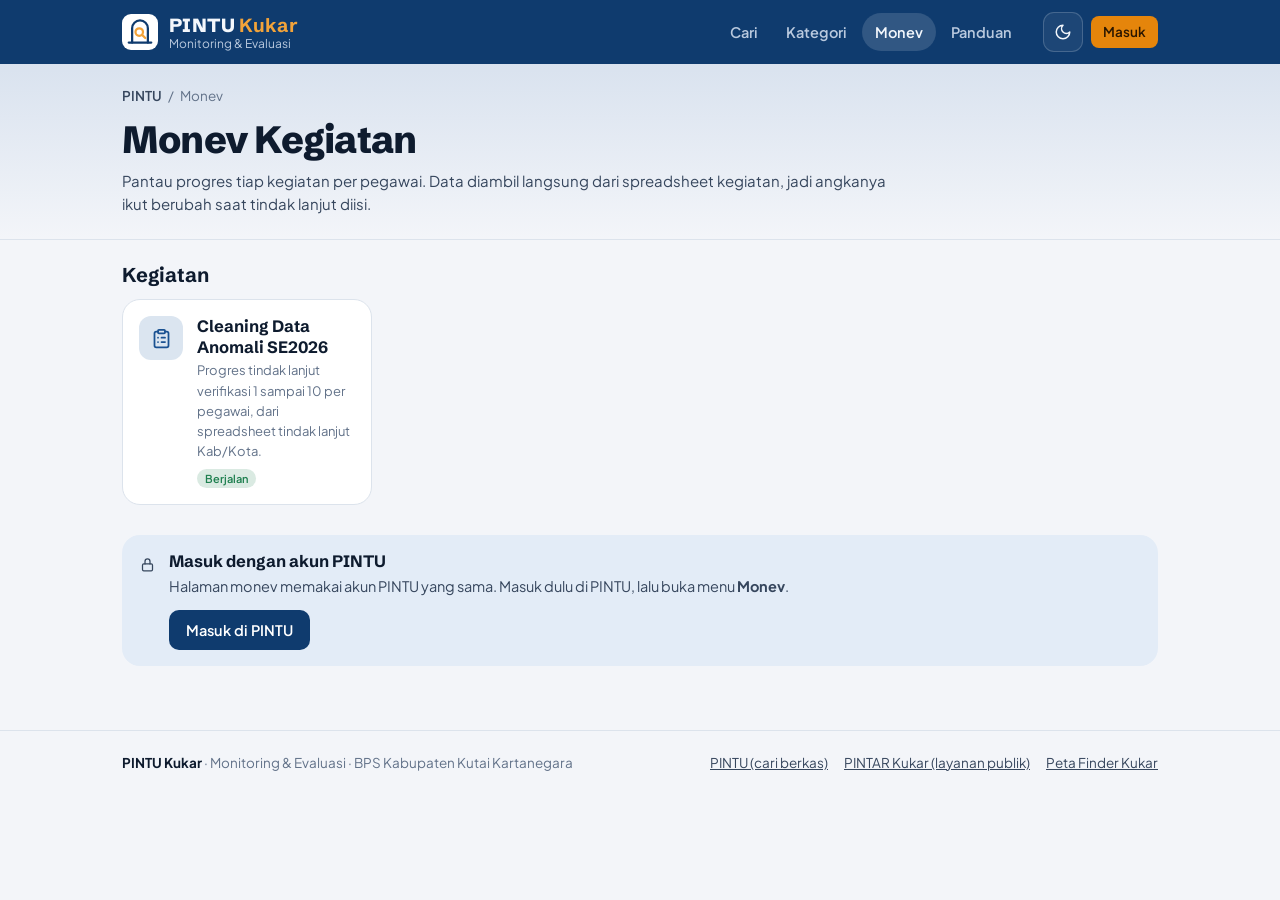
==== monev/index.html @ a523e038 "Add files via upload" ====
<!doctype html>
<html lang="id">
<head>
<meta charset="utf-8">
<meta name="viewport" content="width=device-width, initial-scale=1, viewport-fit=cover">
<title>Monev Kegiatan · PINTU Kukar</title>
<meta name="description" content="Monitoring dan evaluasi kegiatan BPS Kabupaten Kutai Kartanegara.">
<meta name="robots" content="noindex, nofollow">
<meta name="theme-color" content="#0F3B6E">
<link rel="icon" href="../assets/img/favicon.svg" type="image/svg+xml">
<link rel="preconnect" href="https://fonts.googleapis.com">
<link rel="preconnect" href="https://fonts.gstatic.com" crossorigin>
<link rel="stylesheet" href="https://fonts.googleapis.com/css2?family=Schibsted+Grotesk:wght@600;700;800&family=Plus+Jakarta+Sans:wght@400;500;600;700&family=JetBrains+Mono:wght@400;500&display=swap">
<link rel="stylesheet" href="../assets/css/style.css">
<link rel="stylesheet" href="monev.css">
<script>
  (function () { try { var t = localStorage.getItem("pintu-tema"); if (t === "gelap" || t === "terang") document.documentElement.setAttribute("data-theme", t === "gelap" ? "dark" : "light"); } catch (e) {} })();
</script>
</head>
<body>
<a class="lompat" href="#utama">Langsung ke isi</a>
<header class="kepala">
  <div class="bungkus kepala-baris">
    <a class="merek" href="../#/" aria-label="PINTU Kukar, beranda">
      <svg class="logo" viewBox="0 0 48 48" aria-hidden="true"><rect width="48" height="48" rx="12" class="logo-dasar"/><path d="M13.5 38V19a10.5 10.5 0 0 1 21 0v19" class="logo-pintu"/><path d="M9 38h30" class="logo-pintu"/><circle cx="23" cy="24" r="5" class="logo-kaca"/><path d="m26.8 27.8 4.2 4.2" class="logo-kaca"/></svg>
      <span class="merek-teks"><strong>PINTU <em>Kukar</em></strong><small>Monitoring &amp; Evaluasi</small></span>
    </a>
    <nav class="nav" aria-label="Menu utama">
      <a href="../#/">Cari</a>
      <a href="../#/kategori">Kategori</a>
      <a href="./" class="aktif" aria-current="page">Monev</a>
      <a href="../#/panduan">Panduan</a>
    </nav>
    <div class="kepala-aksi">
      <button class="tombol-ikon" id="tombol-tema" type="button" aria-label="Ganti tema terang/gelap"></button>
      <span class="akun-chip" id="akun"></span>
    </div>
  </div>
  <nav class="nav-hp" aria-label="Menu utama (HP)">
    <a href="../#/"><span data-ikon="search"></span>Cari</a>
    <a href="./" class="aktif"><span data-ikon="chart"></span>Monev</a>
    <a href="../#/panduan"><span data-ikon="book"></span>Panduan</a>
  </nav>
</header>

<main id="utama" tabindex="-1">
  <section class="kepala-halaman"><div class="bungkus">
    <p class="jejak"><a href="../#/">PINTU</a><span aria-hidden="true">/</span>Monev</p>
    <h1>Monev Kegiatan</h1>
    <p class="kepala-sub">Pantau progres tiap kegiatan per pegawai. Data diambil langsung dari spreadsheet kegiatan, jadi angkanya ikut berubah saat tindak lanjut diisi.</p>
  </div></section>
  <div class="bungkus isi-monev">
    <section>
      <div class="bagian-kepala"><h2>Kegiatan</h2></div>
      <div class="grid-kategori" id="daftar-kegiatan"></div>
    </section>
    <section class="kotak-info" id="info-masuk" hidden>
      <span data-ikon="lock"></span>
      <div>
        <h3>Masuk dengan akun PINTU</h3>
        <p>Halaman monev memakai akun PINTU yang sama. Masuk dulu di PINTU, lalu buka menu <b>Monev</b>.</p>
        <div class="aksi"><a class="tombol" href="../#/">Masuk di PINTU</a></div>
      </div>
    </section>
  </div>
</main>

<footer class="kaki">
  <div class="bungkus kaki-baris">
    <p><strong>PINTU Kukar</strong> · Monitoring &amp; Evaluasi · BPS Kabupaten Kutai Kartanegara</p>
    <p class="kaki-tautan"><a href="../#/">PINTU (cari berkas)</a><a data-pintar href="https://bpskukar.github.io/" target="_blank" rel="noopener">PINTAR Kukar (layanan publik)</a><a data-peta href="https://s.bps.go.id/PetaFinderKukar" target="_blank" rel="noopener">Peta Finder Kukar</a></p>
  </div>
</footer>
<div class="toast" id="toast" role="status" aria-live="polite" hidden></div>

<script src="../assets/js/config.js"></script>
<script src="config.js"></script>
<script src="monev.js"></script>
<script>
  (function () {
    var M = window.Monev, KF = window.MONEV_KONFIG || { kegiatan: [] };
    M.siapkanKepala();
    M.$("#daftar-kegiatan").innerHTML = KF.kegiatan.map(function (k) {
      return '<a class="kartu-kat" style="--c:' + M.esc(k.warna || "#1C5AA3") + '" href="' + M.esc(k.url) + '">' +
        '<span class="kat-ikon">' + M.ic(k.ikon || "clipboard") + '</span>' +
        '<span><h3>' + M.esc(k.judul) + '</h3><p>' + M.esc(k.ket || "") + '</p>' +
        (k.status ? '<span class="status-keg">' + M.esc(k.status) + '</span>' : '') + '</span></a>';
    }).join("");
    M.$("#info-masuk").hidden = !!M.sesi();
  })();
</script>
</body>
</html>
---- assets/css/style.css ----
/* =====================================================================
   PINTU Kukar — gaya tampilan
   Biru tua PINTAR (#0F3B6E) sebagai dasar, jingga sebagai aksen "gagang pintu".
   ===================================================================== */
:root {
  --bg: #F3F5F9;
  --surface: #FFFFFF;
  --surface-2: #EEF2F7;
  --surface-3: #E3E9F1;
  --ink: #0E1B2E;
  --ink-2: #36465D;
  --muted: #627289;
  --line: #DCE3EC;
  --line-strong: #C3CEDC;
  --brand: #0F3B6E;
  --brand-2: #1C5AA3;
  --brand-soft: #E3ECF7;
  --accent: #E5850B;
  --accent-ink: #2B1700;
  --accent-soft: #FFF0D6;
  --mark: #FFE1A6;
  --mark-ink: #1D1400;
  --ok: #1E7F4F;
  --warn: #9A5300;
  --bad: #B42318;
  --bad-soft: #FDE7E5;
  --head-1: #0F3B6E;
  --head-2: #0B2D55;
  --head-ink: #F3F7FC;
  --head-ink-2: #B9C9DE;
  --shadow: 0 1px 2px rgba(14, 27, 46, .06), 0 8px 24px rgba(14, 27, 46, .08);
  --shadow-lg: 0 20px 50px rgba(8, 22, 45, .28);
  /* lencana jenis berkas */
  --j-folder: #FFF1CC; --j-folder-ink: #7F5200;
  --j-dok: #E2ECFB; --j-dok-ink: #1D4F99;
  --j-tabel: #DDF3E6; --j-tabel-ink: #16693F;
  --j-pdf: #FBE3E1; --j-pdf-ink: #A3261B;
  --j-slide: #FDE9D7; --j-slide-ink: #9A4A0E;
  --j-media: #EEE5FA; --j-media-ink: #5B35A0;
  --j-lain: #E9EDF2; --j-lain-ink: #4A5566;

  --f-display: "Schibsted Grotesk", "Plus Jakarta Sans", ui-sans-serif, system-ui, sans-serif;
  --f-body: "Plus Jakarta Sans", ui-sans-serif, system-ui, -apple-system, "Segoe UI", Roboto, sans-serif;
  --f-mono: "JetBrains Mono", ui-monospace, "SF Mono", Menlo, Consolas, monospace;
  --r: 12px;
  --r-lg: 18px;
  --gutter: clamp(16px, 4vw, 32px);
  color-scheme: light;
}
@media (prefers-color-scheme: dark) {
  :root:not([data-theme="light"]) {
    --bg: #0A111C; --surface: #111B2A; --surface-2: #172335; --surface-3: #1E2C41;
    --ink: #E6EDF7; --ink-2: #B7C3D4; --muted: #8796AB; --line: #22314A; --line-strong: #2E4262;
    --brand: #8DB8F0; --brand-2: #8DB8F0; --brand-soft: #16263D;
    --accent: #F2A33A; --accent-ink: #231300; --accent-soft: #3A2A12;
    --mark: #7A5410; --mark-ink: #FFF1D6;
    --ok: #6FCB98; --warn: #F2B35C; --bad: #F4948B; --bad-soft: #3A1A18;
    --head-1: #0C1A2E; --head-2: #081322; --head-ink: #E9F0FA; --head-ink-2: #A3B4CB;
    --shadow: 0 1px 2px rgba(0, 0, 0, .3), 0 8px 24px rgba(0, 0, 0, .3);
    --j-folder: #3A2E12; --j-folder-ink: #F6C969;
    --j-dok: #15294A; --j-dok-ink: #9CC0F5;
    --j-tabel: #123424; --j-tabel-ink: #86D6A8;
    --j-pdf: #3E1916; --j-pdf-ink: #F4A39B;
    --j-slide: #3D2410; --j-slide-ink: #F5B67E;
    --j-media: #2A1D45; --j-media-ink: #C5A8F2;
    --j-lain: #1E2836; --j-lain-ink: #AEB9C8;
    color-scheme: dark;
  }
}
:root[data-theme="dark"] {
  --bg: #0A111C; --surface: #111B2A; --surface-2: #172335; --surface-3: #1E2C41;
  --ink: #E6EDF7; --ink-2: #B7C3D4; --muted: #8796AB; --line: #22314A; --line-strong: #2E4262;
  --brand: #8DB8F0; --brand-2: #8DB8F0; --brand-soft: #16263D;
  --accent: #F2A33A; --accent-ink: #231300; --accent-soft: #3A2A12;
  --mark: #7A5410; --mark-ink: #FFF1D6;
  --ok: #6FCB98; --warn: #F2B35C; --bad: #F4948B; --bad-soft: #3A1A18;
  --head-1: #0C1A2E; --head-2: #081322; --head-ink: #E9F0FA; --head-ink-2: #A3B4CB;
  --shadow: 0 1px 2px rgba(0, 0, 0, .3), 0 8px 24px rgba(0, 0, 0, .3);
  --j-folder: #3A2E12; --j-folder-ink: #F6C969;
  --j-dok: #15294A; --j-dok-ink: #9CC0F5;
  --j-tabel: #123424; --j-tabel-ink: #86D6A8;
  --j-pdf: #3E1916; --j-pdf-ink: #F4A39B;
  --j-slide: #3D2410; --j-slide-ink: #F5B67E;
  --j-media: #2A1D45; --j-media-ink: #C5A8F2;
  --j-lain: #1E2836; --j-lain-ink: #AEB9C8;
  color-scheme: dark;
}

* { box-sizing: border-box; }
html { -webkit-text-size-adjust: 100%; scroll-padding-top: 84px; }
body { margin: 0; background: var(--bg); color: var(--ink); font: 15px/1.55 var(--f-body); -webkit-font-smoothing: antialiased; }
h1, h2, h3, p { margin: 0; }
a { color: var(--brand-2); }
button, input, select, textarea { font: inherit; color: inherit; }
[hidden] { display: none !important; }
.sr { position: absolute; width: 1px; height: 1px; overflow: hidden; clip: rect(0 0 0 0); white-space: nowrap; }
.ico { width: 1em; height: 1em; display: inline-block; vertical-align: -0.14em; flex: none; }
.bungkus { width: 100%; max-width: 1100px; margin-inline: auto; padding-inline: var(--gutter); }
kbd { font: 500 12px var(--f-mono); padding: 1px 6px; border-radius: 6px; border: 1px solid var(--line-strong); background: var(--surface); color: var(--ink-2); }
:focus-visible { outline: 2px solid var(--accent); outline-offset: 2px; }
.lompat { position: absolute; left: 12px; top: -60px; z-index: 100; background: var(--accent); color: var(--accent-ink); padding: 10px 14px; border-radius: 10px; font-weight: 700; text-decoration: none; }
.lompat:focus { top: 12px; }

/* ---------- logo ---------- */
.logo { width: 40px; height: 40px; flex: none; }
.logo-dasar { fill: #0F3B6E; }
.logo-pintu { fill: none; stroke: #fff; stroke-width: 3; stroke-linecap: round; stroke-linejoin: round; }
.logo-kaca { fill: none; stroke: #F2A33A; stroke-width: 3; stroke-linecap: round; }
.kepala .logo-dasar { fill: #fff; }
.kepala .logo-pintu { stroke: #0F3B6E; }
:root[data-theme="dark"] .kepala .logo-dasar { fill: #1B3A63; }
:root[data-theme="dark"] .kepala .logo-pintu { stroke: #fff; }
@media (prefers-color-scheme: dark) { :root:not([data-theme="light"]) .kepala .logo-dasar { fill: #1B3A63; } :root:not([data-theme="light"]) .kepala .logo-pintu { stroke: #fff; } }

/* ---------- tombol ---------- */
.tombol {
  display: inline-flex; align-items: center; justify-content: center; gap: 8px; min-height: 40px; padding: 0 16px;
  border-radius: 10px; border: 1px solid transparent; background: var(--brand); color: #fff; font-weight: 600; font-size: 14.5px;
  cursor: pointer; text-decoration: none; white-space: nowrap;
}
:root[data-theme="dark"] .tombol:not(.hantu):not(.bahaya):not(.aksen) { background: #2A5C9A; }
@media (prefers-color-scheme: dark) { :root:not([data-theme="light"]) .tombol:not(.hantu):not(.bahaya):not(.aksen) { background: #2A5C9A; } }
.tombol:hover { filter: brightness(1.08); }
.tombol:disabled { opacity: .6; cursor: default; }
.tombol.hantu { background: transparent; color: var(--ink); border-color: var(--line-strong); }
.tombol.hantu:hover { background: var(--surface-2); filter: none; }
.tombol.aksen { background: var(--accent); color: var(--accent-ink); }
.tombol.bahaya { background: transparent; color: var(--bad); border-color: color-mix(in srgb, var(--bad) 40%, transparent); }
.tombol.bahaya.yakin { background: var(--bad); color: #fff; }
.tombol.kecil { min-height: 32px; padding: 0 11px; font-size: 13.5px; border-radius: 8px; }
.tombol-ikon {
  width: 40px; height: 40px; display: inline-grid; place-items: center; border-radius: 11px; font-size: 18px; cursor: pointer;
  border: 1px solid rgba(255, 255, 255, .18); background: rgba(255, 255, 255, .06); color: var(--head-ink);
}
.tombol-ikon:hover { background: rgba(255, 255, 255, .14); }
.tombol-ikon.aktif { background: var(--accent); color: var(--accent-ink); border-color: var(--accent); }
.ikon-kecil {
  width: 32px; height: 32px; display: inline-grid; place-items: center; border-radius: 8px; border: 0; background: transparent;
  color: var(--muted); cursor: pointer; font-size: 16px;
}
.ikon-kecil:hover { background: var(--surface-3); color: var(--ink); }

/* ---------- kepala ---------- */
.kepala { position: sticky; top: 0; z-index: 40; background: var(--head-1); color: var(--head-ink); padding-top: env(safe-area-inset-top, 0px); }
.kepala-baris { display: flex; align-items: center; gap: 18px; min-height: 64px; }
.merek { display: flex; align-items: center; gap: 11px; color: inherit; text-decoration: none; margin-right: auto; min-width: 0; }
.merek .logo { width: 36px; height: 36px; }
.merek-teks { display: flex; flex-direction: column; line-height: 1.1; min-width: 0; }
.merek-teks strong { font: 800 19px var(--f-display); letter-spacing: .02em; }
.merek-teks strong em { font-style: normal; color: #F2A33A; font-weight: 700; }
.merek-teks small { font-size: 12px; color: var(--head-ink-2); white-space: nowrap; overflow: hidden; text-overflow: ellipsis; }
.nav { display: flex; gap: 2px; }
.nav a { color: var(--head-ink-2); text-decoration: none; font-weight: 600; font-size: 14.5px; padding: 8px 13px; border-radius: 999px; }
.nav a:hover { color: var(--head-ink); background: rgba(255, 255, 255, .08); }
.nav a.aktif { color: var(--head-ink); background: rgba(255, 255, 255, .14); }
.nav a.nav-ext { display: inline-flex; align-items: center; gap: 6px; }
.nav a.nav-ext .ico { font-size: 16px; color: #F2A33A; }
.nav a.nav-ext .ext-tanda .ico { font-size: 12px; color: var(--head-ink-2); opacity: .8; }
.kepala-aksi { display: flex; gap: 8px; align-items: center; }
.akun-bungkus { position: relative; }
.akun-tombol {
  display: inline-flex; align-items: center; gap: 8px; height: 40px; padding: 0 12px 0 4px; border-radius: 999px; cursor: pointer;
  border: 1px solid rgba(255, 255, 255, .18); background: rgba(255, 255, 255, .06); color: var(--head-ink); font-weight: 600; font-size: 14px;
}
.akun-tombol:hover { background: rgba(255, 255, 255, .14); }
.avatar { width: 32px; height: 32px; border-radius: 50%; display: grid; place-items: center; background: #F2A33A; color: #231300; font: 700 13px var(--f-body); }
.akun-nama { max-width: 140px; overflow: hidden; text-overflow: ellipsis; white-space: nowrap; }
.akun-menu {
  position: absolute; right: 0; top: calc(100% + 8px); min-width: 250px; z-index: 50; padding: 6px;
  background: var(--surface); color: var(--ink); border: 1px solid var(--line); border-radius: 14px; box-shadow: var(--shadow-lg);
}
.akun-menu .akun-info { padding: 10px 12px 12px; border-bottom: 1px solid var(--line); margin-bottom: 6px; }
.akun-menu .akun-info b { display: block; }
.akun-menu .akun-info span { font-size: 13px; color: var(--muted); }
.akun-menu button, .akun-menu a { display: flex; align-items: center; gap: 10px; width: 100%; padding: 9px 12px; border: 0; background: transparent; border-radius: 9px; text-align: left; cursor: pointer; color: var(--ink); text-decoration: none; font-size: 14.5px; }
.akun-menu button:hover, .akun-menu a:hover { background: var(--surface-2); }
.akun-menu .ico { color: var(--muted); font-size: 17px; }
.akun-menu hr { border: 0; border-top: 1px solid var(--line); margin: 6px 0; }
.peran { display: inline-block; font: 600 11px/1 var(--f-body); letter-spacing: .03em; padding: 4px 7px; border-radius: 999px; background: var(--brand-soft); color: var(--brand-2); text-transform: capitalize; }
.peran.admin { background: var(--accent-soft); color: var(--warn); }
.nav-hp { display: none; }
@media (max-width: 760px) {
  .nav { display: none; }
  .akun-nama, .merek-teks small { display: none; }
  .akun-tombol { padding: 0 4px; }
  .nav-hp {
    display: grid; grid-auto-flow: column; grid-auto-columns: 1fr; position: fixed; left: 0; right: 0; bottom: 0; z-index: 45;
    background: var(--surface); border-top: 1px solid var(--line); padding-bottom: env(safe-area-inset-bottom, 0px);
  }
  .nav-hp a { display: flex; flex-direction: column; align-items: center; gap: 2px; padding: 8px 0 9px; color: var(--muted); text-decoration: none; font-size: 11.5px; font-weight: 600; }
  .nav-hp a .ico { font-size: 20px; }
  .nav-hp a.aktif { color: var(--brand-2); }
  .nav-hp a.nav-ext .ico { color: var(--accent); }
  .nav-hp a { font-size: 11px; }
  body { padding-bottom: calc(62px + env(safe-area-inset-bottom, 0px)); }
}

/* ---------- pencarian ---------- */
.pencarian { background: linear-gradient(180deg, var(--head-1) 0%, var(--head-2) 100%); color: var(--head-ink); padding-block: clamp(28px, 6vw, 56px) 26px; }
.pencarian-judul { font: 800 clamp(26px, 4.6vw, 44px)/1.08 var(--f-display); letter-spacing: -0.02em; text-wrap: balance; max-width: 20ch; }
.ada-q .pencarian { padding-block: 18px 18px; }
.ada-q .pencarian-judul { display: none; }
.kotak-cari {
  margin-top: 22px; position: relative; display: flex; align-items: center; background: var(--surface); color: var(--ink);
  border-radius: 16px; box-shadow: 0 10px 30px rgba(3, 12, 28, .35); min-height: 62px; padding: 0 12px 0 18px; gap: 12px;
}
.ada-q .kotak-cari { margin-top: 0; }
.kotak-cari-ikon { font-size: 22px; color: var(--muted); display: inline-flex; }
.kotak-cari input { flex: 1; min-width: 0; border: 0; background: transparent; outline: 0; font-size: 18px; padding: 16px 0; }
.kotak-cari input::placeholder { color: var(--muted); }
.kotak-cari input::-webkit-search-cancel-button { display: none; }
.kotak-cari:focus-within { box-shadow: 0 0 0 3px var(--accent), 0 10px 30px rgba(3, 12, 28, .35); }
.kbd-garis { background: var(--surface-2); }
.kotak-cari input:not(:placeholder-shown) ~ .kbd-garis { display: none; }
.kotak-cari-hapus { width: 36px; height: 36px; border-radius: 10px; border: 0; background: var(--surface-2); color: var(--ink-2); display: grid; place-items: center; cursor: pointer; font-size: 17px; }
@media (max-width: 560px) {
  .kbd-garis { display: none; }
  .kotak-cari input { font-size: 16.5px; }
  .kotak-cari { min-height: 56px; }
  /* tombol jenis berkas jadi satu baris yang bisa digeser */
  #chips-jenis { flex-wrap: nowrap; overflow-x: auto; scrollbar-width: none; margin-inline: calc(-1 * var(--gutter)); padding-inline: var(--gutter); width: calc(100% + 2 * var(--gutter)); }
  #chips-jenis::-webkit-scrollbar { display: none; }
  #chips-jenis .chip { flex: none; }
  .saring-pilih { width: 100%; }
  .saring-pilih select { flex: 1 1 0; min-width: 0; }
}

.saring { margin-top: 16px; display: flex; flex-wrap: wrap; gap: 10px 16px; align-items: center; justify-content: space-between; }
.chips { display: flex; flex-wrap: wrap; gap: 6px; }
.chip {
  display: inline-flex; align-items: center; gap: 6px; padding: 7px 13px; border-radius: 999px; cursor: pointer; font-weight: 600; font-size: 13.5px;
  border: 1px solid rgba(255, 255, 255, .2); background: rgba(255, 255, 255, .06); color: var(--head-ink);
}
.chip:hover { background: rgba(255, 255, 255, .14); }
.chip[aria-pressed="true"] { background: var(--head-ink); color: var(--head-1); border-color: var(--head-ink); }
.saring-pilih { display: flex; gap: 8px; flex-wrap: wrap; }
.saring-pilih select, .pilih {
  appearance: none; -webkit-appearance: none; height: 36px; padding: 0 34px 0 12px; border-radius: 10px; cursor: pointer; font-size: 13.5px; font-weight: 600;
  border: 1px solid rgba(255, 255, 255, .2); background: rgba(255, 255, 255, .06) url("data:image/svg+xml,%3Csvg xmlns='http://www.w3.org/2000/svg' width='12' height='12' viewBox='0 0 24 24' fill='none' stroke='%23B9C9DE' stroke-width='2.5'%3E%3Cpath d='m6 9 6 6 6-6'/%3E%3C/svg%3E") no-repeat right 12px center; color: var(--head-ink);
}
.saring-pilih select option { color: #0E1B2E; background: #fff; }
.pilih { border-color: var(--line-strong); background-color: var(--surface); color: var(--ink); background-image: url("data:image/svg+xml,%3Csvg xmlns='http://www.w3.org/2000/svg' width='12' height='12' viewBox='0 0 24 24' fill='none' stroke='%23627289' stroke-width='2.5'%3E%3Cpath d='m6 9 6 6 6-6'/%3E%3C/svg%3E"); }
.status-indeks { margin-top: 14px; font-size: 13px; color: var(--head-ink-2); display: flex; flex-wrap: wrap; gap: 6px 12px; align-items: center; }
.status-indeks .titik { width: 8px; height: 8px; border-radius: 50%; background: #6FCB98; display: inline-block; margin-right: 6px; }
.status-indeks .titik.muat { background: #F2A33A; animation: denyut 1.4s ease-in-out infinite; }
.status-indeks button { background: none; border: 0; padding: 0; color: #F2C27A; font-weight: 600; cursor: pointer; text-decoration: underline; text-underline-offset: 3px; font-size: 13px; }
@keyframes denyut { 50% { opacity: .35; } }
.ada-q .status-indeks { display: none; }

/* ---------- hasil ---------- */
.hasil { padding-block: 18px 40px; }
.hasil-kepala { display: flex; flex-wrap: wrap; gap: 10px; justify-content: space-between; align-items: center; margin-bottom: 10px; }
.hasil-jumlah { font-size: 14.5px; color: var(--ink-2); }
.hasil-jumlah b { color: var(--ink); }
.hasil-urut { display: inline-flex; background: var(--surface-2); border-radius: 10px; padding: 3px; }
.hasil-urut button { border: 0; background: transparent; padding: 6px 12px; border-radius: 8px; font-size: 13px; font-weight: 600; color: var(--muted); cursor: pointer; }
.hasil-urut button[aria-pressed="true"] { background: var(--surface); color: var(--ink); box-shadow: 0 1px 2px rgba(0, 0, 0, .08); }

.daftar { list-style: none; margin: 0; padding: 0; background: var(--surface); border: 1px solid var(--line); border-radius: var(--r-lg); overflow: hidden; }
.daftar:empty { display: none; }
.baris {
  display: grid; grid-template-columns: 46px minmax(0, 1fr) auto auto; align-items: center; gap: 4px 14px;
  padding: 10px 12px 10px 14px; border-top: 1px solid var(--line); position: relative;
}
.baris:first-child { border-top: 0; }
.baris:hover { background: var(--surface-2); }
.baris.pilih-kb { background: var(--brand-soft); box-shadow: inset 3px 0 0 var(--brand-2); }
.lencana {
  width: 44px; height: 44px; border-radius: 11px; display: grid; place-items: center; font: 600 10px/1 var(--f-mono); letter-spacing: .02em;
  background: var(--j-lain); color: var(--j-lain-ink); position: relative;
}
.lencana .ico { font-size: 19px; }
.lencana small { position: absolute; bottom: 4px; font-size: 8.5px; letter-spacing: .04em; }
.lencana.g-folder { background: var(--j-folder); color: var(--j-folder-ink); }
.lencana.g-dok { background: var(--j-dok); color: var(--j-dok-ink); }
.lencana.g-tabel { background: var(--j-tabel); color: var(--j-tabel-ink); }
.lencana.g-pdf { background: var(--j-pdf); color: var(--j-pdf-ink); }
.lencana.g-slide { background: var(--j-slide); color: var(--j-slide-ink); }
.lencana.g-media { background: var(--j-media); color: var(--j-media-ink); }
.lencana.ada-teks .ico { margin-top: -9px; font-size: 17px; }
.baris-teks { min-width: 0; }
.baris-nama { display: inline; font-weight: 600; font-size: 15.5px; color: var(--ink); text-decoration: none; overflow-wrap: anywhere; }
.baris-nama:hover { color: var(--brand-2); text-decoration: underline; text-underline-offset: 3px; }
.baris-nama::after { content: ""; position: absolute; inset: 0; }
.baris-nama mark { background: var(--mark); color: var(--mark-ink); border-radius: 3px; padding: 0 1px; }
.baris-bawah { display: flex; flex-wrap: wrap; align-items: center; gap: 4px 10px; margin-top: 3px; position: relative; z-index: 1; pointer-events: none; }
.baris-bawah > * { pointer-events: auto; }
.jalur { display: flex; flex-wrap: wrap; align-items: center; gap: 0 2px; font: 12.5px/1.5 var(--f-mono); color: var(--muted); min-width: 0; }
.jalur a { color: var(--muted); text-decoration: none; border-radius: 4px; padding: 0 2px; }
.jalur a:hover { color: var(--brand-2); background: var(--brand-soft); }
.jalur .sep { opacity: .55; padding: 0 1px; }
.label-chip { display: inline-flex; align-items: center; font: 600 11.5px/1 var(--f-body); padding: 4px 8px; border-radius: 999px; background: var(--accent-soft); color: var(--warn); }
.catatan { font-size: 12.5px; color: var(--ink-2); font-style: italic; }
.baris-meta { font-size: 13px; color: var(--muted); white-space: nowrap; text-align: right; font-variant-numeric: tabular-nums; position: relative; z-index: 1; }
.baris-meta small { display: block; font-size: 12px; }
.baris-aksi { display: flex; gap: 2px; position: relative; z-index: 1; }
@media (max-width: 640px) {
  .baris { grid-template-columns: 40px minmax(0, 1fr) auto; padding: 10px 8px 10px 10px; }
  .lencana { width: 38px; height: 38px; border-radius: 10px; }
  .baris-meta { grid-column: 2; grid-row: 2; text-align: left; }
  .baris-meta small { display: inline; margin-left: 6px; }
  .baris-aksi { grid-column: 3; grid-row: 1 / span 2; flex-direction: column; }
}
.daftar-lagi { display: flex; justify-content: center; margin-top: 14px; }
.kosong { padding: 34px 20px; text-align: center; color: var(--ink-2); background: var(--surface); border: 1px dashed var(--line-strong); border-radius: var(--r-lg); }
.kosong h3 { font: 700 18px var(--f-display); color: var(--ink); margin-bottom: 6px; }
.kosong p + p { margin-top: 6px; }
.isi-dok { margin-top: 22px; }
.isi-dok-kotak { display: flex; flex-wrap: wrap; gap: 12px 18px; align-items: center; justify-content: space-between; padding: 16px 18px; border-radius: var(--r-lg); background: var(--brand-soft); }
.isi-dok-kotak p { color: var(--ink-2); font-size: 14.5px; max-width: 60ch; }
.isi-dok-kotak b { color: var(--ink); }
.isi-dok h2 { font: 700 17px var(--f-display); margin: 4px 0 10px; display: flex; align-items: center; gap: 8px; }

/* ---------- beranda ---------- */
.beranda-isi { padding-block: 28px 56px; display: grid; gap: 34px; }
.bagian-kepala { display: flex; flex-wrap: wrap; align-items: baseline; justify-content: space-between; gap: 8px 16px; margin-bottom: 12px; }
.bagian-kepala h2 { font: 700 20px var(--f-display); letter-spacing: -0.01em; }
.bagian-aksi { display: flex; gap: 8px; flex-wrap: wrap; }
.tautan-panah { display: inline-flex; align-items: center; gap: 6px; font-weight: 600; font-size: 14px; text-decoration: none; }
.tautan-panah:hover { text-decoration: underline; text-underline-offset: 3px; }
.pintasan { display: flex; flex-wrap: wrap; gap: 8px; }
.pintasan a {
  display: inline-flex; align-items: center; gap: 8px; padding: 9px 14px; border-radius: 12px; background: var(--surface); border: 1px solid var(--line);
  color: var(--ink); text-decoration: none; font-weight: 600; font-size: 14px;
}
.pintasan a .ico { color: var(--accent); }
.pintasan a:hover { border-color: var(--brand-2); }
.grid-kategori { display: grid; grid-template-columns: repeat(auto-fill, minmax(230px, 1fr)); gap: 12px; }
.kartu-kat {
  --c: #1C5AA3; position: relative; display: flex; gap: 14px; align-items: flex-start; padding: 16px; border-radius: var(--r-lg);
  background: var(--surface); border: 1px solid var(--line); color: var(--ink); text-decoration: none; min-height: 96px;
}
.kartu-kat:hover { border-color: color-mix(in srgb, var(--c) 60%, var(--line)); box-shadow: var(--shadow); }
.kat-ikon { width: 44px; height: 44px; border-radius: 12px; display: grid; place-items: center; font-size: 21px; flex: none; background: color-mix(in srgb, var(--c) 16%, var(--surface)); color: color-mix(in srgb, var(--c) 85%, var(--ink)); }
.kartu-kat h3 { font: 700 16.5px/1.25 var(--f-display); }
.kartu-kat p { font-size: 13px; color: var(--muted); margin-top: 3px; }
.kartu-kat .jml { font: 500 12px var(--f-mono); color: var(--muted); margin-top: 6px; display: block; }
.kartu-kat-edit { position: absolute; top: 8px; right: 8px; display: flex; gap: 2px; z-index: 2; background: var(--surface); border-radius: 9px; }
.kartu-baru { border-style: dashed; color: var(--muted); align-items: center; justify-content: center; font-weight: 600; cursor: pointer; }
.kartu-baru:hover { color: var(--brand-2); }
.daftar.ringkas .baris { padding-block: 8px; }

/* ---------- halaman (kategori, folder, terbaru) ---------- */
.kepala-halaman { --c: var(--brand-2); background: linear-gradient(180deg, color-mix(in srgb, var(--c) 12%, var(--bg)) 0%, var(--bg) 100%); border-bottom: 1px solid var(--line); padding-block: 22px 24px; }
.jejak { display: flex; flex-wrap: wrap; align-items: center; gap: 4px 6px; font-size: 13.5px; color: var(--muted); }
.jejak a { color: var(--ink-2); font-weight: 600; text-decoration: none; }
.jejak a:hover { color: var(--brand-2); text-decoration: underline; }
.kepala-halaman h1 { margin-top: 12px; font: 800 clamp(26px, 4vw, 38px)/1.1 var(--f-display); letter-spacing: -0.02em; overflow-wrap: anywhere; }
.kepala-halaman .judul-ikon { display: flex; gap: 14px; align-items: center; margin-top: 12px; }
.kepala-halaman .judul-ikon h1 { margin-top: 0; }
.kepala-halaman .judul-ikon .kat-ikon { width: 52px; height: 52px; font-size: 24px; border-radius: 14px; }
.kepala-sub { margin-top: 8px; color: var(--ink-2); max-width: 70ch; }
.kepala-aksi-hal { margin-top: 16px; display: flex; flex-wrap: wrap; gap: 8px; align-items: center; }
.isi-halaman { padding-block: 22px 56px; display: grid; gap: 26px; }
.tujuan { display: grid; grid-template-columns: repeat(auto-fill, minmax(240px, 1fr)); gap: 10px; }
.tujuan a {
  display: flex; gap: 12px; align-items: center; padding: 13px 14px; border-radius: var(--r); background: var(--surface); border: 1px solid var(--line);
  color: var(--ink); text-decoration: none;
}
.tujuan a:hover { border-color: var(--brand-2); }
.tujuan a .ico { color: var(--accent); font-size: 18px; }
.tujuan b { display: block; font-size: 14.5px; }
.tujuan small { display: block; color: var(--muted); font-size: 12.5px; overflow: hidden; text-overflow: ellipsis; white-space: nowrap; }
.kotak-saring { display: flex; align-items: center; gap: 10px; background: var(--surface); border: 1px solid var(--line-strong); border-radius: 12px; padding: 0 12px; min-height: 46px; }
.kotak-saring .ico { color: var(--muted); font-size: 18px; }
.kotak-saring input { flex: 1; border: 0; outline: 0; background: transparent; font-size: 15px; padding: 10px 0; min-width: 0; }
.kotak-saring:focus-within { border-color: var(--brand-2); box-shadow: 0 0 0 3px var(--brand-soft); }
.alat-baris { display: flex; flex-wrap: wrap; gap: 10px; align-items: center; justify-content: space-between; }
.alat-baris .kotak-saring { flex: 1 1 280px; }
.grup-hari { font: 600 12px var(--f-mono); letter-spacing: .06em; text-transform: uppercase; color: var(--muted); padding: 16px 4px 8px; }
.grup-hari:first-child { padding-top: 0; }
.chips.terang .chip { border-color: var(--line-strong); background: var(--surface); color: var(--ink-2); }
.chips.terang .chip:hover { background: var(--surface-2); }
.chips.terang .chip[aria-pressed="true"] { background: var(--brand); color: #fff; border-color: var(--brand); }
:root[data-theme="dark"] .chips.terang .chip[aria-pressed="true"] { background: #2A5C9A; border-color: #2A5C9A; }
@media (prefers-color-scheme: dark) { :root:not([data-theme="light"]) .chips.terang .chip[aria-pressed="true"] { background: #2A5C9A; border-color: #2A5C9A; } }
.catatan-kecil { font-size: 13px; color: var(--muted); }

/* ---------- panduan ---------- */
.panduan { display: grid; grid-template-columns: 220px minmax(0, 1fr); gap: 40px; padding-block: 28px 64px; align-items: start; }
.panduan-isi { position: sticky; top: 84px; display: flex; flex-direction: column; gap: 1px; }
.panduan-isi p { font: 500 11.5px var(--f-mono); letter-spacing: .08em; text-transform: uppercase; color: var(--muted); margin-bottom: 6px; }
.panduan-isi a { color: var(--ink-2); text-decoration: none; padding: 6px 10px; border-radius: 8px; font-size: 14px; }
.panduan-isi a:hover { background: var(--surface-2); color: var(--ink); }
.panduan-teks { max-width: 720px; }
.panduan-teks section { padding-block: 22px; border-bottom: 1px solid var(--line); scroll-margin-top: 80px; }
.panduan-teks section:first-child { padding-top: 0; }
.panduan-teks h2 { font: 700 21px var(--f-display); margin-bottom: 10px; }
.panduan-teks p, .panduan-teks li { color: var(--ink-2); font-size: 15.5px; line-height: 1.65; }
.panduan-teks p + p { margin-top: 10px; }
.panduan-teks ol, .panduan-teks ul { margin: 0; padding-left: 22px; display: grid; gap: 7px; }
.panduan-teks b { color: var(--ink); }
.panduan-teks details { border: 1px solid var(--line); border-radius: 12px; background: var(--surface); margin-top: 8px; }
.panduan-teks summary { cursor: pointer; padding: 12px 16px; font-weight: 600; color: var(--ink); }
.panduan-teks details p { padding: 0 16px 14px; }
@media (max-width: 860px) { .panduan { grid-template-columns: minmax(0, 1fr); gap: 16px; } .panduan-isi { position: static; flex-direction: row; flex-wrap: wrap; gap: 6px; } .panduan-isi p { width: 100%; } .panduan-isi a { background: var(--surface); border: 1px solid var(--line); } }

/* ---------- kaki ---------- */
.kaki { border-top: 1px solid var(--line); padding-block: 22px; font-size: 13.5px; color: var(--muted); }
.kaki-baris { display: flex; flex-wrap: wrap; gap: 10px 20px; justify-content: space-between; }
.kaki strong { color: var(--ink); }
.kaki-tautan { display: flex; flex-wrap: wrap; gap: 6px 16px; }
.kaki-tautan a { color: var(--ink-2); }

/* ---------- gerbang masuk ---------- */
.gerbang {
  min-height: 100vh; min-height: 100dvh; display: flex; flex-direction: column; align-items: center; justify-content: center; gap: 18px;
  padding: calc(24px + env(safe-area-inset-top, 0px)) 16px calc(24px + env(safe-area-inset-bottom, 0px));
  background: radial-gradient(90% 60% at 80% 0%, rgba(242, 163, 58, .16), transparent 60%), linear-gradient(180deg, #0F3B6E 0%, #0A2748 100%);
}
.gerbang-kartu { width: 100%; max-width: 420px; background: var(--surface); color: var(--ink); border-radius: 20px; padding: 26px; box-shadow: var(--shadow-lg); }
.gerbang-merek { display: flex; align-items: center; gap: 12px; margin-bottom: 20px; }
.gerbang-merek .logo { width: 48px; height: 48px; }
.gerbang-nama { font: 800 24px/1.1 var(--f-display); letter-spacing: .01em; }
.gerbang-nama span { color: var(--accent); }
.gerbang-sub { font-size: 12.5px; color: var(--muted); margin-top: 2px; }
.gerbang h2 { font: 700 19px var(--f-display); margin-bottom: 4px; }
.gerbang-teks { color: var(--ink-2); font-size: 14.5px; margin-bottom: 16px; }
.gerbang-muat { display: flex; align-items: center; gap: 10px; color: var(--ink-2); }
.gerbang-kaki { color: rgba(233, 240, 250, .7); font-size: 13px; }
.gerbang .tombol { width: 100%; min-height: 46px; margin-top: 6px; }
.putar { width: 18px; height: 18px; border-radius: 50%; border: 2.5px solid var(--line-strong); border-top-color: var(--accent); animation: putar .8s linear infinite; display: inline-block; flex: none; }
@keyframes putar { to { transform: rotate(360deg); } }

/* ---------- formulir ---------- */
.isian { display: grid; gap: 6px; margin-bottom: 14px; }
.isian label, .isian .label { font-weight: 600; font-size: 14px; color: var(--ink); }
.isian input, .isian textarea, .isian select {
  width: 100%; border: 1px solid var(--line-strong); border-radius: 10px; background: var(--surface); padding: 10px 12px; font-size: 15px; min-height: 44px;
}
.isian textarea { min-height: 88px; resize: vertical; line-height: 1.5; }
.isian input:focus, .isian textarea:focus, .isian select:focus { outline: 0; border-color: var(--brand-2); box-shadow: 0 0 0 3px var(--brand-soft); }
.isian .petunjuk { font-size: 12.5px; color: var(--muted); }
.isian-sandi { position: relative; }
.isian-sandi input { padding-right: 46px; }
.isian-sandi button { position: absolute; right: 4px; top: 50%; transform: translateY(-50%); }
.centang { display: flex; gap: 10px; align-items: flex-start; font-size: 14px; color: var(--ink-2); margin-bottom: 12px; cursor: pointer; }
.centang input { width: 18px; height: 18px; margin-top: 2px; accent-color: var(--brand-2); }
.galat { background: var(--bad-soft); color: var(--bad); padding: 10px 12px; border-radius: 10px; font-size: 14px; margin-bottom: 12px; }
.dua-kolom { display: grid; grid-template-columns: 1fr 1fr; gap: 0 14px; }
@media (max-width: 520px) { .dua-kolom { grid-template-columns: 1fr; } }
.pilih-ikon { display: flex; flex-wrap: wrap; gap: 6px; }
.pilih-ikon button, .pilih-warna button { width: 38px; height: 38px; border-radius: 10px; border: 1px solid var(--line-strong); background: var(--surface); display: grid; place-items: center; cursor: pointer; font-size: 18px; color: var(--ink-2); }
.pilih-ikon button[aria-pressed="true"] { border-color: var(--brand-2); background: var(--brand-soft); color: var(--brand-2); box-shadow: 0 0 0 2px var(--brand-soft); }
.pilih-warna { display: flex; flex-wrap: wrap; gap: 6px; }
.pilih-warna button { border: 2px solid transparent; }
.pilih-warna button span { width: 24px; height: 24px; border-radius: 50%; display: block; }
.pilih-warna button[aria-pressed="true"] { border-color: var(--ink); }
.daftar-tautan { display: grid; gap: 8px; }
.baris-tautan { display: grid; grid-template-columns: minmax(0, 1fr) minmax(0, 1.6fr) auto; gap: 6px; align-items: start; padding: 8px; border-radius: 10px; background: var(--surface-2); }
.baris-tautan input { width: 100%; border: 1px solid var(--line-strong); border-radius: 8px; background: var(--surface); padding: 8px 10px; font-size: 14px; }
.baris-tautan .ket { grid-column: 1 / 3; }
.baris-tautan .alat { display: flex; flex-direction: column; gap: 2px; grid-row: 1 / span 2; grid-column: 3; }
@media (max-width: 520px) { .baris-tautan { grid-template-columns: minmax(0, 1fr) auto; } .baris-tautan .ket, .baris-tautan .url { grid-column: 1; } .baris-tautan .alat { grid-row: 1 / span 3; grid-column: 2; } }

/* ---------- dialog ---------- */
.dlg { border: 0; padding: 0; border-radius: 20px; width: min(560px, calc(100vw - 24px)); max-height: calc(100dvh - 32px); background: var(--surface); color: var(--ink); box-shadow: var(--shadow-lg); }
.dlg.lebar { width: min(820px, calc(100vw - 24px)); }
.dlg::backdrop { background: rgba(6, 14, 28, .55); backdrop-filter: blur(3px); }
.dlg-bingkai { display: flex; flex-direction: column; max-height: calc(100dvh - 32px); }
.dlg-kepala { display: flex; gap: 12px; justify-content: space-between; align-items: flex-start; padding: 20px 20px 14px; border-bottom: 1px solid var(--line); }
.dlg-kepala h2 { font: 700 19px/1.25 var(--f-display); }
.dlg-kepala p { font-size: 13.5px; color: var(--muted); margin-top: 3px; }
.dlg-isi { padding: 18px 20px; overflow: auto; }
.dlg-kaki { display: flex; gap: 8px; justify-content: space-between; align-items: center; padding: 14px 20px; border-top: 1px solid var(--line); flex-wrap: wrap; }
.dlg-kaki-kanan { display: flex; gap: 8px; margin-left: auto; }
.tabel-bungkus { overflow-x: auto; border: 1px solid var(--line); border-radius: 12px; }
.tabel { width: 100%; border-collapse: collapse; font-size: 14px; }
.tabel th, .tabel td { padding: 10px 12px; text-align: left; border-bottom: 1px solid var(--line); vertical-align: middle; }
.tabel th { font: 500 11.5px var(--f-mono); letter-spacing: .06em; text-transform: uppercase; color: var(--muted); background: var(--surface-2); }
.tabel tr:last-child td { border-bottom: 0; }
.tabel td.nomor { font-variant-numeric: tabular-nums; }
.status-baris { display: grid; grid-template-columns: repeat(auto-fit, minmax(150px, 1fr)); gap: 10px; margin-bottom: 16px; }
.status-kotak { padding: 12px; border-radius: 12px; background: var(--surface-2); }
.status-kotak small { display: block; font: 500 11px var(--f-mono); letter-spacing: .06em; text-transform: uppercase; color: var(--muted); }
.status-kotak b { font: 700 18px var(--f-display); display: block; margin-top: 4px; font-variant-numeric: tabular-nums; }
.status-kotak span { font-size: 12.5px; color: var(--muted); }
.tab { display: flex; gap: 4px; border-bottom: 1px solid var(--line); margin: -4px 0 14px; }
.tab button { border: 0; background: none; padding: 9px 12px; font-weight: 600; color: var(--muted); border-bottom: 2px solid transparent; cursor: pointer; }
.tab button[aria-selected="true"] { color: var(--ink); border-bottom-color: var(--accent); }
.riwayat-baris { display: grid; grid-template-columns: 128px minmax(0, 1fr); gap: 4px 12px; padding: 10px 0; border-bottom: 1px solid var(--line); font-size: 14px; }
.riwayat-baris time { font: 12.5px var(--f-mono); color: var(--muted); }
.riwayat-baris span { color: var(--ink-2); }
@media (max-width: 520px) { .riwayat-baris { grid-template-columns: 1fr; } }

/* ---------- toast ---------- */
.toast {
  position: fixed; left: 50%; bottom: calc(24px + env(safe-area-inset-bottom, 0px)); transform: translateX(-50%); z-index: 90;
  background: var(--ink); color: var(--bg); padding: 11px 16px; border-radius: 12px; font-weight: 600; font-size: 14.5px; box-shadow: var(--shadow-lg);
  display: flex; gap: 8px; align-items: center; max-width: calc(100vw - 32px);
}
@media (max-width: 760px) { .toast { bottom: calc(80px + env(safe-area-inset-bottom, 0px)); } }
@media (prefers-reduced-motion: reduce) { *, *::before, *::after { animation: none !important; transition: none !important; } }
@media print { .kepala, .nav-hp, .kaki, .baris-aksi, .pencarian { display: none !important; } }
---- monev/monev.css ----
/* =====================================================================
   MONEV Kukar — tambahan gaya di atas assets/css/style.css (PINTU)
   ===================================================================== */
.akun-chip { display: inline-flex; align-items: center; gap: 8px; min-height: 40px; padding: 0 10px 0 4px; border-radius: 999px; border: 1px solid rgba(255, 255, 255, .18); background: rgba(255, 255, 255, .06); color: var(--head-ink); font-weight: 600; font-size: 14px; }
.akun-chip:empty { display: none; }
.akun-chip .tombol { min-height: 32px; }
.akun-chip:has(.tombol) { border: 0; background: none; padding: 0; }

.isi-monev { padding-block: 22px 64px; display: grid; gap: 30px; }
.sumber-baris { margin-top: 14px; display: flex; flex-wrap: wrap; gap: 6px 14px; align-items: center; font-size: 13px; color: var(--muted); }
.sumber-baris b { color: var(--ink-2); font-weight: 600; }
.sumber-baris .titik { width: 8px; height: 8px; border-radius: 50%; background: var(--ok); display: inline-block; margin-right: 6px; }
.sumber-baris .titik.lokal { background: var(--accent); }

/* ---------- angka utama ---------- */
.kpi { display: grid; grid-template-columns: repeat(auto-fit, minmax(160px, 1fr)); gap: 12px; }
.kpi-kotak { padding: 16px; border-radius: var(--r-lg); background: var(--surface); border: 1px solid var(--line); }
.kpi-kotak small { display: block; font: 500 11.5px var(--f-mono); letter-spacing: .06em; text-transform: uppercase; color: var(--muted); }
.kpi-kotak b { display: block; margin-top: 6px; font: 800 28px/1.1 var(--f-display); font-variant-numeric: tabular-nums; letter-spacing: -0.01em; }
.kpi-kotak span { display: block; margin-top: 4px; font-size: 13px; color: var(--muted); }
.kpi-kotak.sudah b { color: var(--ok); }
.kpi-kotak.belum b { color: var(--bad); }
.kpi-kotak.utama { background: var(--brand); border-color: var(--brand); color: #fff; }
.kpi-kotak.utama small, .kpi-kotak.utama span { color: rgba(255, 255, 255, .78); }
:root[data-theme="dark"] .kpi-kotak.utama { background: #1B3A63; border-color: #2A5C9A; }
@media (prefers-color-scheme: dark) { :root:not([data-theme="light"]) .kpi-kotak.utama { background: #1B3A63; border-color: #2A5C9A; } }
.kpi-kotak.utama .bilah { background: rgba(255, 255, 255, .22); margin-top: 10px; }
.kpi-kotak.utama .bilah i { background: #F2A33A; }

/* ---------- bilah progres ---------- */
.bilah { height: 8px; border-radius: 999px; background: var(--surface-3); overflow: hidden; }
.bilah i { display: block; height: 100%; border-radius: inherit; background: var(--ok); }
.bilah.p-rendah i { background: var(--bad); }
.bilah.p-sedang i { background: var(--accent); }
.progres-sel { display: flex; align-items: center; gap: 10px; min-width: 150px; }
.progres-sel .bilah { flex: 1; }
.progres-sel b { font-variant-numeric: tabular-nums; min-width: 48px; text-align: right; font-size: 13.5px; }

/* ---------- kartu verifikasi ---------- */
.grid-verif { display: grid; grid-template-columns: repeat(auto-fill, minmax(220px, 1fr)); gap: 12px; }
.kartu-verif { text-align: left; display: grid; gap: 8px; padding: 14px 16px; border-radius: var(--r-lg); background: var(--surface); border: 1px solid var(--line); color: var(--ink); cursor: pointer; font: inherit; }
.kartu-verif:hover { border-color: var(--brand-2); box-shadow: var(--shadow); }
.kartu-verif[aria-pressed="true"] { border-color: var(--brand-2); box-shadow: 0 0 0 2px var(--brand-soft); }
.kartu-verif .kv-atas { display: flex; justify-content: space-between; gap: 8px; align-items: baseline; }
.kartu-verif .kv-kode { font: 700 15px var(--f-display); }
.kartu-verif .kv-pct { font: 700 15px var(--f-display); font-variant-numeric: tabular-nums; }
.kartu-verif .kv-judul { font-size: 13px; color: var(--ink-2); line-height: 1.35; min-height: 2.7em; }
.kartu-verif .kv-angka { font: 12.5px var(--f-mono); color: var(--muted); }
.kartu-verif.selesai .kv-pct { color: var(--ok); }
.kartu-verif.galat { border-style: dashed; }

/* ---------- alat tabel ---------- */
.alat-rekap { display: flex; flex-wrap: wrap; gap: 10px; align-items: center; justify-content: space-between; margin-bottom: 12px; }
.alat-rekap .kotak-saring { flex: 1 1 240px; max-width: 380px; }
.alat-rekap .pilih { min-height: 44px; border-radius: 12px; border: 1px solid var(--line-strong); padding: 0 34px 0 12px; appearance: none; background-repeat: no-repeat; background-position: right 12px center; }
.chips-verif { display: flex; flex-wrap: wrap; gap: 6px; margin-bottom: 12px; }
.chips-verif .chip { border: 1px solid var(--line-strong); background: var(--surface); color: var(--ink-2); padding: 6px 12px; border-radius: 999px; font-weight: 600; font-size: 13px; cursor: pointer; }
.chips-verif .chip:hover { background: var(--surface-2); }
.chips-verif .chip[aria-pressed="true"] { background: var(--brand); border-color: var(--brand); color: #fff; }
:root[data-theme="dark"] .chips-verif .chip[aria-pressed="true"] { background: #2A5C9A; border-color: #2A5C9A; }
@media (prefers-color-scheme: dark) { :root:not([data-theme="light"]) .chips-verif .chip[aria-pressed="true"] { background: #2A5C9A; border-color: #2A5C9A; } }

.tabel-rekap td, .tabel-rekap th { white-space: nowrap; }
.tabel-rekap td.nama { white-space: normal; min-width: 200px; font-weight: 600; }
.tabel-rekap td.nama small { display: block; font-weight: 400; color: var(--muted); font-size: 12px; }
.tabel-rekap .angka { text-align: right; font-variant-numeric: tabular-nums; }
.tabel-rekap .sudah { color: var(--ok); font-weight: 600; }
.tabel-rekap .belum { color: var(--bad); font-weight: 600; }
.tabel-rekap .belum.nol { color: var(--muted); font-weight: 400; }
.tabel-rekap th.urut { cursor: pointer; user-select: none; }
.tabel-rekap th.urut:hover { color: var(--ink); }
.tabel-rekap th[aria-sort="ascending"]::after { content: " ▲"; }
.tabel-rekap th[aria-sort="descending"]::after { content: " ▼"; }
.tabel-rekap tr.total td { background: var(--surface-2); font-weight: 700; }
.tabel-rekap td.sel-v { text-align: center; font: 12.5px var(--f-mono); padding: 6px 8px; }
.sel-v span { display: inline-block; min-width: 54px; padding: 3px 6px; border-radius: 7px; }
.sel-v .v-penuh { background: color-mix(in srgb, var(--ok) 16%, transparent); color: var(--ok); }
.sel-v .v-sebagian { background: var(--accent-soft); color: var(--warn); }
.sel-v .v-nol { background: var(--bad-soft); color: var(--bad); }
.sel-v .v-kosong { color: var(--line-strong); }
.rincian { font-size: 12.5px; color: var(--muted); white-space: normal !important; min-width: 180px; }

/* ---------- kotak info / sumber ---------- */
.kotak-info { display: flex; gap: 14px; align-items: flex-start; padding: 16px 18px; border-radius: var(--r-lg); background: var(--brand-soft); color: var(--ink-2); }
.kotak-info > .ico { font-size: 22px; color: var(--brand-2); margin-top: 2px; }
.kotak-info h3 { font: 700 16.5px var(--f-display); color: var(--ink); margin-bottom: 4px; }
.kotak-info p { font-size: 14.5px; }
.kotak-info p + p { margin-top: 6px; }
.kotak-info .aksi { display: flex; flex-wrap: wrap; gap: 8px; margin-top: 12px; }
.kotak-info.peringatan { background: var(--accent-soft); }
.kotak-info.peringatan > .ico { color: var(--warn); }
.kotak-info.bahaya { background: var(--bad-soft); }
.kotak-info.bahaya > .ico { color: var(--bad); }
.form-sumber { display: flex; flex-wrap: wrap; gap: 8px; margin-top: 12px; }
.form-sumber input { flex: 1 1 320px; min-height: 44px; border: 1px solid var(--line-strong); border-radius: 10px; background: var(--surface); padding: 10px 12px; font-size: 14.5px; }
.form-sumber input:focus { outline: 0; border-color: var(--brand-2); box-shadow: 0 0 0 3px var(--brand-soft); }

.cara { display: grid; gap: 8px; }
.cara details { border: 1px solid var(--line); border-radius: 12px; background: var(--surface); }
.cara summary { cursor: pointer; padding: 12px 16px; font-weight: 600; }
.cara .cara-isi { padding: 0 16px 14px; color: var(--ink-2); font-size: 14.5px; display: grid; gap: 8px; }
.cara dl { margin: 0; display: grid; grid-template-columns: 90px minmax(0, 1fr); gap: 6px 12px; }
.cara dt { font-weight: 700; color: var(--ink); }
.cara dd { margin: 0; }
.muat-baris { display: flex; align-items: center; gap: 10px; color: var(--ink-2); padding: 26px 4px; }
.kartu-kat .status-keg { display: inline-block; margin-top: 8px; font: 600 11px/1 var(--f-body); padding: 4px 8px; border-radius: 999px; background: color-mix(in srgb, var(--ok) 16%, transparent); color: var(--ok); }

@media (max-width: 560px) {
  .kpi { grid-template-columns: 1fr 1fr; }
  .kpi-kotak.utama { grid-column: 1 / -1; }
  .kpi-kotak b { font-size: 24px; }
  .cara dl { grid-template-columns: 1fr; }
}
@media print {
  .alat-rekap, .kepala-aksi-hal, .form-sumber, .chips-verif, #panel-admin, .cara { display: none !important; }
  .tabel-bungkus { overflow: visible; border: 0; }
  body { background: #fff; }
}
@media (max-width: 760px) { .nav-hp { grid-template-columns: repeat(3, 1fr); } }
.isi-monev > * { min-width: 0; }
#pesan:empty { display: none; }
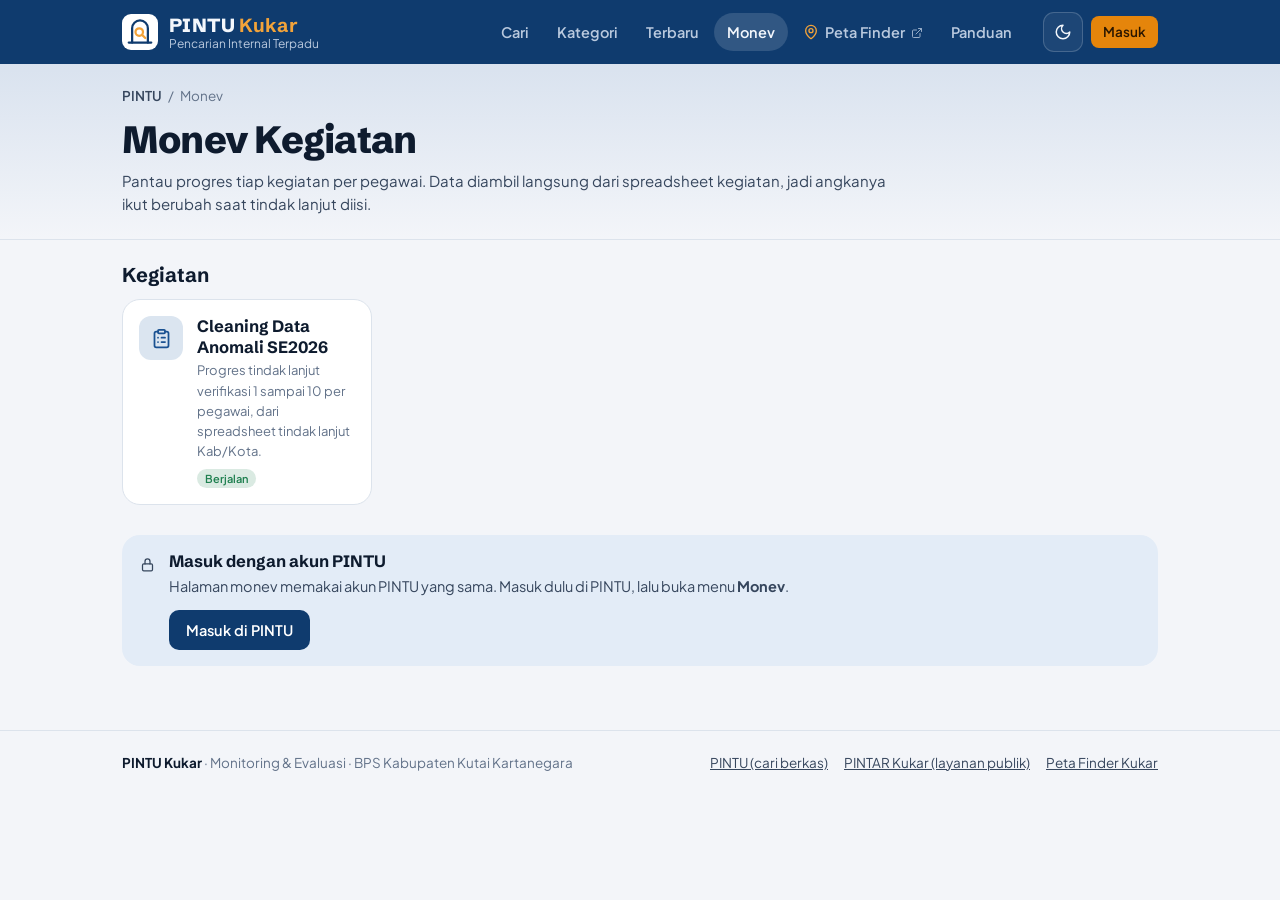
==== commit 646f144d: "Add files via upload" ====
--- a/monev/index.html
+++ b/monev/index.html
@@ -23,12 +23,14 @@
   <div class="bungkus kepala-baris">
     <a class="merek" href="../#/" aria-label="PINTU Kukar, beranda">
       <svg class="logo" viewBox="0 0 48 48" aria-hidden="true"><rect width="48" height="48" rx="12" class="logo-dasar"/><path d="M13.5 38V19a10.5 10.5 0 0 1 21 0v19" class="logo-pintu"/><path d="M9 38h30" class="logo-pintu"/><circle cx="23" cy="24" r="5" class="logo-kaca"/><path d="m26.8 27.8 4.2 4.2" class="logo-kaca"/></svg>
-      <span class="merek-teks"><strong>PINTU <em>Kukar</em></strong><small>Monitoring &amp; Evaluasi</small></span>
+      <span class="merek-teks"><strong>PINTU <em>Kukar</em></strong><small>Pencarian Internal Terpadu</small></span>
     </a>
     <nav class="nav" aria-label="Menu utama">
       <a href="../#/">Cari</a>
       <a href="../#/kategori">Kategori</a>
+      <a href="../#/terbaru">Terbaru</a>
       <a href="./" class="aktif" aria-current="page">Monev</a>
+      <a class="nav-ext" data-peta href="https://s.bps.go.id/PetaFinderKukar" target="_blank" rel="noopener"><span data-ikon="map"></span>Peta Finder<span class="ext-tanda" data-ikon="external"></span></a>
       <a href="../#/panduan">Panduan</a>
     </nav>
     <div class="kepala-aksi">
@@ -38,7 +40,10 @@
   </div>
   <nav class="nav-hp" aria-label="Menu utama (HP)">
     <a href="../#/"><span data-ikon="search"></span>Cari</a>
-    <a href="./" class="aktif"><span data-ikon="chart"></span>Monev</a>
+    <a href="../#/kategori"><span data-ikon="grid"></span>Kategori</a>
+    <a href="../#/terbaru"><span data-ikon="clock"></span>Terbaru</a>
+    <a href="./" class="aktif" aria-current="page"><span data-ikon="chart"></span>Monev</a>
+    <a class="nav-ext" data-peta href="https://s.bps.go.id/PetaFinderKukar" target="_blank" rel="noopener"><span data-ikon="map"></span>Peta Finder</a>
     <a href="../#/panduan"><span data-ikon="book"></span>Panduan</a>
   </nav>
 </header>
